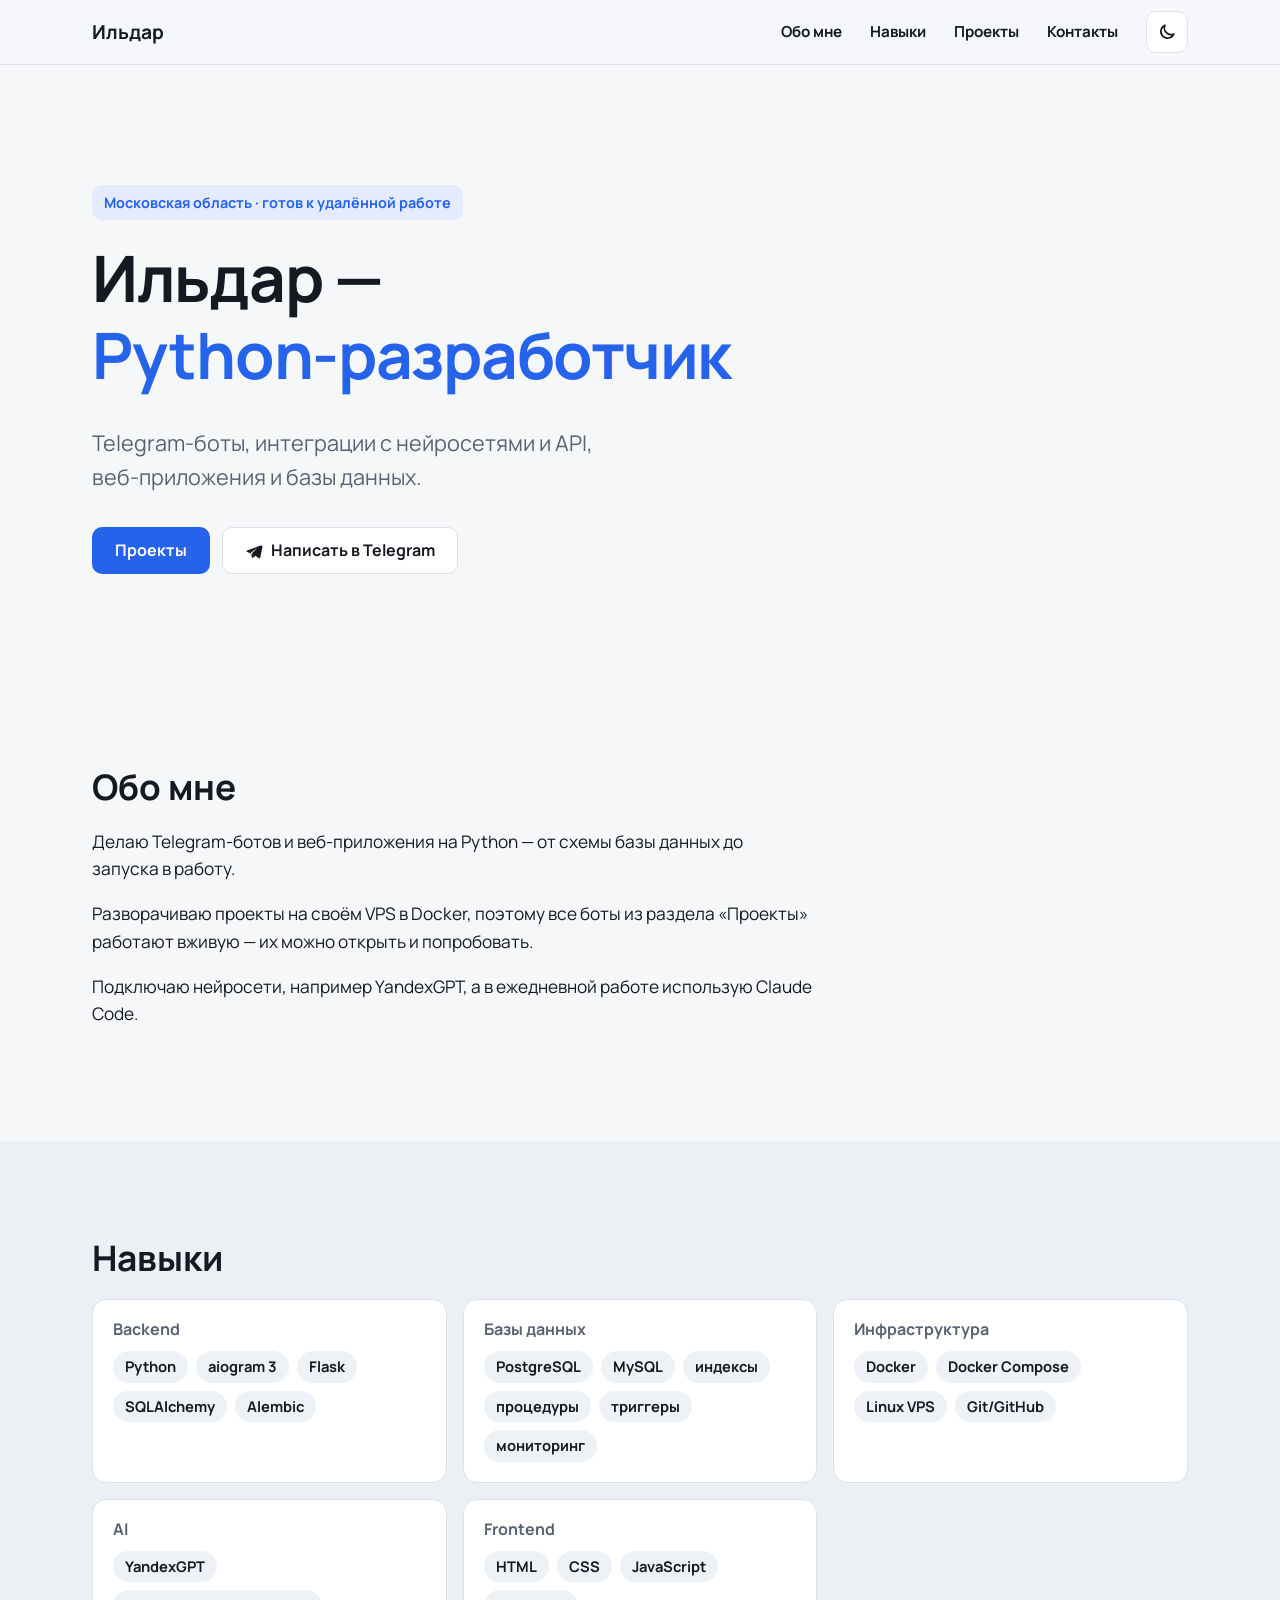
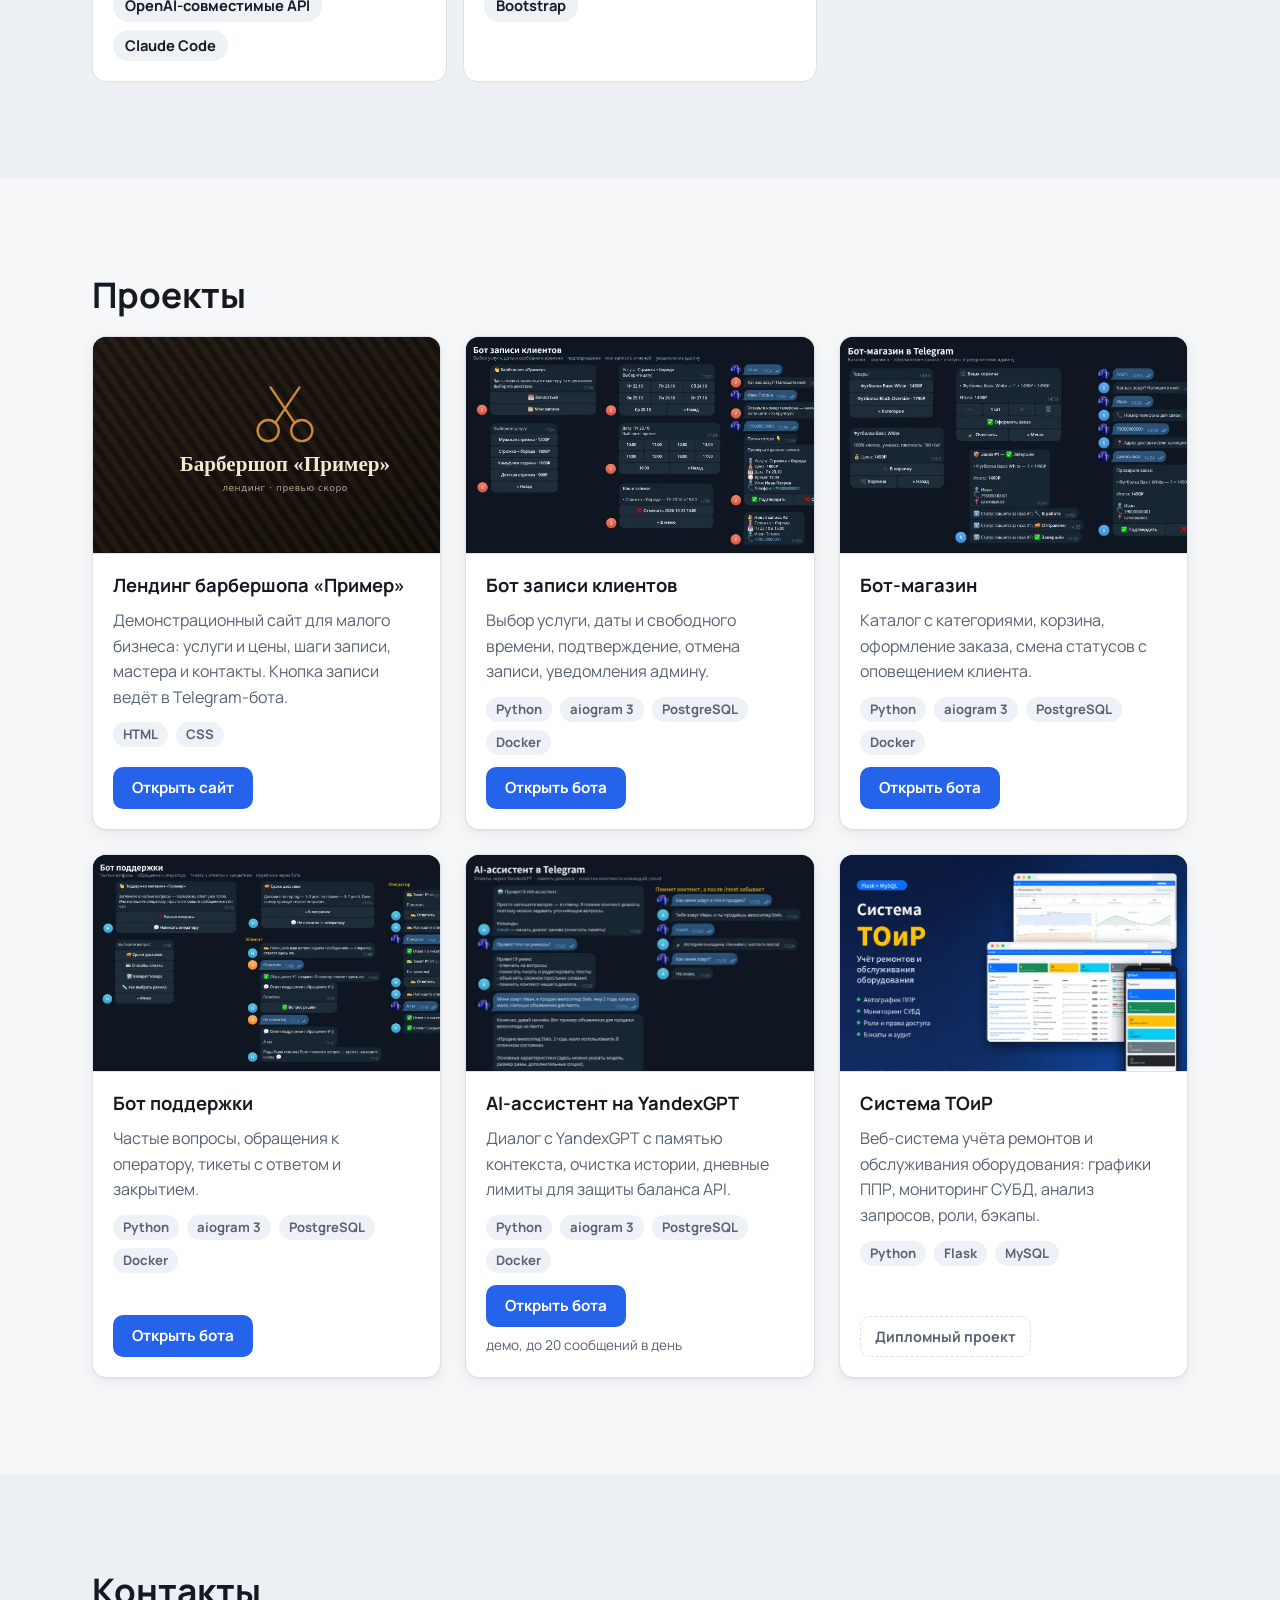
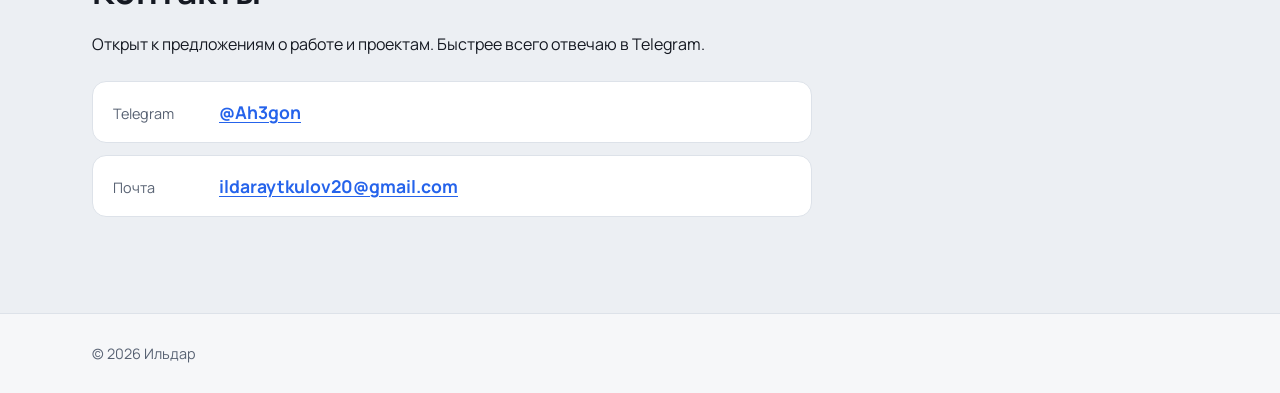
==== index.html @ 8e634687 "Этап 1: страница-портфолио с проектами, навыками и контактами - index.html: первый экран, обо мне, н" ====
<!doctype html>
<html lang="ru">
<head>
  <meta charset="utf-8">
  <meta name="viewport" content="width=device-width, initial-scale=1">
  <title>Ильдар — Python-разработчик</title>
  <meta name="description" content="Python-разработчик: Telegram-боты, интеграции с нейросетями и API, веб-приложения и базы данных. Проекты с живыми ссылками.">
  <meta name="color-scheme" content="light dark">
  <meta name="theme-color" content="#f6f7f9" media="(prefers-color-scheme: light)">
  <meta name="theme-color" content="#0e1116" media="(prefers-color-scheme: dark)">

  <!-- На этапе 3 (GitHub Pages) заменить пути на абсолютные URL: Telegram не берёт относительные -->
  <meta property="og:type" content="website">
  <meta property="og:locale" content="ru_RU">
  <meta property="og:title" content="Ильдар — Python-разработчик">
  <meta property="og:description" content="Telegram-боты, интеграции с нейросетями и API, веб-приложения и базы данных.">
  <meta property="og:image" content="assets/img/og-image.jpg">
  <meta property="og:image:width" content="1200">
  <meta property="og:image:height" content="630">
  <meta name="twitter:card" content="summary_large_image">

  <link rel="icon" href="assets/img/favicon.svg" type="image/svg+xml">
  <link rel="apple-touch-icon" href="assets/img/apple-touch-icon.png">

  <link rel="preconnect" href="https://fonts.googleapis.com">
  <link rel="preconnect" href="https://fonts.gstatic.com" crossorigin>
  <link rel="stylesheet" href="https://fonts.googleapis.com/css2?family=Manrope:wght@400;700&display=swap">
  <link rel="stylesheet" href="css/style.css">

  <script>
    // Тема до отрисовки, чтобы не было вспышки: сохранённый выбор, иначе системная
    document.documentElement.classList.add('js');
    try {
      var t = localStorage.getItem('theme');
      if (t === 'light' || t === 'dark') document.documentElement.dataset.theme = t;
    } catch (e) {}
  </script>
  <script src="js/main.js" defer></script>
</head>
<body>
  <a class="skip-link" href="#main">Перейти к содержимому</a>

  <header class="site-header">
    <div class="container header-inner">
      <a class="logo" href="#top">Ильдар</a>

      <nav class="nav" id="nav" aria-label="Основная навигация">
        <ul>
          <li><a href="#about">Обо мне</a></li>
          <li><a href="#skills">Навыки</a></li>
          <li><a href="#projects">Проекты</a></li>
          <li><a href="#contacts">Контакты</a></li>
        </ul>
      </nav>

      <div class="header-actions">
        <button class="icon-btn theme-toggle" type="button" aria-label="Переключить тему">
          <svg class="icon-sun" viewBox="0 0 24 24" width="20" height="20" aria-hidden="true"><circle cx="12" cy="12" r="4.5" fill="none" stroke="currentColor" stroke-width="2"/><path d="M12 2v2.5M12 19.5V22M2 12h2.5M19.5 12H22M4.9 4.9l1.8 1.8M17.3 17.3l1.8 1.8M4.9 19.1l1.8-1.8M17.3 6.7l1.8-1.8" stroke="currentColor" stroke-width="2" stroke-linecap="round"/></svg>
          <svg class="icon-moon" viewBox="0 0 24 24" width="20" height="20" aria-hidden="true"><path d="M20 14.5A8 8 0 0 1 9.5 4a8 8 0 1 0 10.5 10.5Z" fill="none" stroke="currentColor" stroke-width="2" stroke-linejoin="round"/></svg>
        </button>
        <button class="icon-btn menu-toggle" type="button" aria-label="Открыть меню" aria-controls="nav" aria-expanded="false">
          <svg viewBox="0 0 24 24" width="22" height="22" aria-hidden="true"><path d="M4 7h16M4 12h16M4 17h16" stroke="currentColor" stroke-width="2" stroke-linecap="round"/></svg>
        </button>
      </div>
    </div>
  </header>

  <main id="main">
    <section class="hero" id="top" aria-labelledby="hero-title">
      <div class="container">
        <p class="eyebrow">Московская область · готов к удалённой работе</p>
        <h1 id="hero-title">Ильдар — <span class="accent nowrap">Python-разработчик</span></h1>
        <p class="lead">Telegram-боты, интеграции с нейросетями и API, веб-приложения и базы данных.</p>
        <div class="hero-actions">
          <a class="btn btn-primary" href="#projects">Проекты</a>
          <a class="btn btn-ghost" href="https://t.me/Ah3gon" target="_blank" rel="noopener">
            <svg viewBox="0 0 24 24" width="18" height="18" aria-hidden="true"><path d="M21.5 4.2 2.9 11.4c-1 .4-1 1.7 0 2l4.6 1.5 1.8 5.5c.3.8 1.3 1 1.9.4l2.6-2.5 4.6 3.4c.7.5 1.7.1 1.9-.7l3-14.6c.2-1-.8-1.8-1.8-1.4ZM9.8 14.4l-.5 4-1.4-4.4 9.6-6.6-7.7 7Z" fill="currentColor"/></svg>
            Написать в Telegram
          </a>
        </div>
      </div>
    </section>

    <section class="section" id="about" aria-labelledby="about-title">
      <div class="container narrow">
        <h2 id="about-title">Обо мне</h2>
        <p>Делаю Telegram-ботов и веб-приложения на Python — от схемы базы данных до запуска в работу.</p>
        <p>Разворачиваю проекты на своём VPS в Docker, поэтому все боты из раздела «Проекты» работают вживую — их можно открыть и попробовать.</p>
        <p>Подключаю нейросети, например YandexGPT, а в ежедневной работе использую Claude Code.</p>
      </div>
    </section>

    <section class="section section-alt" id="skills" aria-labelledby="skills-title">
      <div class="container">
        <h2 id="skills-title">Навыки</h2>
        <div class="skills">
          <div class="skill-group">
            <h3>Backend</h3>
            <ul class="tags">
              <li>Python</li><li>aiogram 3</li><li>Flask</li><li>SQLAlchemy</li><li>Alembic</li>
            </ul>
          </div>
          <div class="skill-group">
            <h3>Базы данных</h3>
            <ul class="tags">
              <li>PostgreSQL</li><li>MySQL</li><li>индексы</li><li>процедуры</li><li>триггеры</li><li>мониторинг</li>
            </ul>
          </div>
          <div class="skill-group">
            <h3>Инфраструктура</h3>
            <ul class="tags">
              <li>Docker</li><li>Docker Compose</li><li>Linux VPS</li><li>Git/GitHub</li>
            </ul>
          </div>
          <div class="skill-group">
            <h3>AI</h3>
            <ul class="tags">
              <li>YandexGPT</li><li>OpenAI-совместимые API</li><li>Claude Code</li>
            </ul>
          </div>
          <div class="skill-group">
            <h3>Frontend</h3>
            <ul class="tags">
              <li>HTML</li><li>CSS</li><li>JavaScript</li><li>Bootstrap</li>
            </ul>
          </div>
        </div>
      </div>
    </section>

    <section class="section" id="projects" aria-labelledby="projects-title">
      <div class="container">
        <h2 id="projects-title">Проекты</h2>
        <div class="projects">

          <article class="card">
            <!-- Заглушка: заменить скриншотом лендинга после этапа 2 -->
            <button class="card-media" type="button" data-full="assets/img/barbershop-placeholder.svg" aria-label="Увеличить изображение: лендинг барбершопа «Пример»">
              <img src="assets/img/barbershop-placeholder.svg" alt="Заглушка превью лендинга барбершопа «Пример»" width="1600" height="900" loading="lazy">
            </button>
            <div class="card-body">
              <h3>Лендинг барбершопа «Пример»</h3>
              <p>Демонстрационный сайт для малого бизнеса: услуги и цены, шаги записи, мастера и контакты. Кнопка записи ведёт в Telegram-бота.</p>
              <ul class="tags tags-sm"><li>HTML</li><li>CSS</li></ul>
              <a class="btn btn-primary btn-sm" href="barbershop/">Открыть сайт</a>
            </div>
          </article>

          <article class="card">
            <button class="card-media" type="button" data-full="assets/img/booking-bot.webp" aria-label="Увеличить изображение: бот записи клиентов">
              <picture>
                <source type="image/webp" srcset="assets/img/booking-bot-800.webp 800w, assets/img/booking-bot.webp 1600w" sizes="(min-width: 1280px) 380px, (min-width: 768px) 46vw, 100vw">
                <img src="assets/img/booking-bot.png" alt="Коллаж экранов бота записи: выбор услуги, даты и времени, подтверждение записи" width="1200" height="643" loading="lazy">
              </picture>
            </button>
            <div class="card-body">
              <h3>Бот записи клиентов</h3>
              <p>Выбор услуги, даты и свободного времени, подтверждение, отмена записи, уведомления админу.</p>
              <ul class="tags tags-sm"><li>Python</li><li>aiogram 3</li><li>PostgreSQL</li><li>Docker</li></ul>
              <a class="btn btn-primary btn-sm" href="https://t.me/zakaza1bot" target="_blank" rel="noopener">Открыть бота</a>
            </div>
          </article>

          <article class="card">
            <button class="card-media" type="button" data-full="assets/img/shop-bot.webp" aria-label="Увеличить изображение: бот-магазин">
              <picture>
                <source type="image/webp" srcset="assets/img/shop-bot-800.webp 800w, assets/img/shop-bot.webp 1600w" sizes="(min-width: 1280px) 380px, (min-width: 768px) 46vw, 100vw">
                <img src="assets/img/shop-bot.png" alt="Коллаж экранов бота-магазина: каталог, корзина, оформление заказа" width="1200" height="631" loading="lazy">
              </picture>
            </button>
            <div class="card-body">
              <h3>Бот-магазин</h3>
              <p>Каталог с категориями, корзина, оформление заказа, смена статусов с оповещением клиента.</p>
              <ul class="tags tags-sm"><li>Python</li><li>aiogram 3</li><li>PostgreSQL</li><li>Docker</li></ul>
              <a class="btn btn-primary btn-sm" href="https://t.me/SOP1test2bot" target="_blank" rel="noopener">Открыть бота</a>
            </div>
          </article>

          <article class="card">
            <button class="card-media" type="button" data-full="assets/img/support-bot.webp" aria-label="Увеличить изображение: бот поддержки">
              <picture>
                <source type="image/webp" srcset="assets/img/support-bot-800.webp 800w, assets/img/support-bot.webp 1600w" sizes="(min-width: 1280px) 380px, (min-width: 768px) 46vw, 100vw">
                <img src="assets/img/support-bot.png" alt="Коллаж экранов бота поддержки: частые вопросы, обращение к оператору, тикеты" width="1200" height="625" loading="lazy">
              </picture>
            </button>
            <div class="card-body">
              <h3>Бот поддержки</h3>
              <p>Частые вопросы, обращения к оператору, тикеты с ответом и закрытием.</p>
              <ul class="tags tags-sm"><li>Python</li><li>aiogram 3</li><li>PostgreSQL</li><li>Docker</li></ul>
              <a class="btn btn-primary btn-sm" href="https://t.me/H31p33rbot" target="_blank" rel="noopener">Открыть бота</a>
            </div>
          </article>

          <article class="card">
            <button class="card-media" type="button" data-full="assets/img/ai-bot.webp" aria-label="Увеличить изображение: AI-ассистент на YandexGPT">
              <picture>
                <source type="image/webp" srcset="assets/img/ai-bot-800.webp 800w, assets/img/ai-bot.webp 1600w" sizes="(min-width: 1280px) 380px, (min-width: 768px) 46vw, 100vw">
                <img src="assets/img/ai-bot.png" alt="Коллаж экранов AI-ассистента: диалог с YandexGPT, очистка истории, лимиты" width="1200" height="1120" loading="lazy">
              </picture>
            </button>
            <div class="card-body">
              <h3>AI-ассистент на YandexGPT</h3>
              <p>Диалог с YandexGPT с памятью контекста, очистка истории, дневные лимиты для защиты баланса API.</p>
              <ul class="tags tags-sm"><li>Python</li><li>aiogram 3</li><li>PostgreSQL</li><li>Docker</li></ul>
              <div class="card-cta">
                <a class="btn btn-primary btn-sm" href="https://t.me/ChatAIGPTBot" target="_blank" rel="noopener">Открыть бота</a>
                <span class="note">демо, до 20 сообщений в день</span>
              </div>
            </div>
          </article>

          <article class="card">
            <button class="card-media" type="button" data-full="assets/img/toir.webp" aria-label="Увеличить изображение: система ТОиР">
              <picture>
                <source type="image/webp" srcset="assets/img/toir-800.webp 800w, assets/img/toir.webp 1320w" sizes="(min-width: 1280px) 380px, (min-width: 768px) 46vw, 100vw">
                <img src="assets/img/toir.png" alt="Обложка системы ТОиР: экраны веб-системы учёта ремонтов и обслуживания оборудования" width="1200" height="800" loading="lazy">
              </picture>
            </button>
            <div class="card-body">
              <h3>Система ТОиР</h3>
              <p>Веб-система учёта ремонтов и обслуживания оборудования: графики ППР, мониторинг СУБД, анализ запросов, роли, бэкапы.</p>
              <ul class="tags tags-sm"><li>Python</li><li>Flask</li><li>MySQL</li></ul>
              <span class="badge">Дипломный проект</span>
            </div>
          </article>

        </div>
      </div>
    </section>

    <section class="section section-alt" id="contacts" aria-labelledby="contacts-title">
      <div class="container narrow">
        <h2 id="contacts-title">Контакты</h2>
        <p>Открыт к предложениям о работе и проектам. Быстрее всего отвечаю в Telegram.</p>
        <ul class="contacts">
          <li>
            <span class="contact-label">Telegram</span>
            <a href="https://t.me/Ah3gon" target="_blank" rel="noopener">@Ah3gon</a>
          </li>
          <li>
            <span class="contact-label">Почта</span>
            <a href="mailto:ildaraytkulov20@gmail.com">ildaraytkulov20@gmail.com</a>
          </li>
        </ul>
      </div>
    </section>
  </main>

  <footer class="site-footer">
    <div class="container">
      <p>© 2026 Ильдар</p>
    </div>
  </footer>

  <dialog class="lightbox" aria-label="Просмотр изображения">
    <button class="icon-btn lightbox-close" type="button" aria-label="Закрыть">
      <svg viewBox="0 0 24 24" width="22" height="22" aria-hidden="true"><path d="M6 6l12 12M18 6 6 18" stroke="currentColor" stroke-width="2" stroke-linecap="round"/></svg>
    </button>
    <img class="lightbox-img" src="data:," alt="">
  </dialog>
</body>
</html>
---- css/style.css ----
/* ===== Тема ===== */
:root {
  --bg: #f6f7f9;
  --bg-alt: #eceff3;
  --surface: #ffffff;
  --text: #151922;
  --muted: #586273;
  --border: #dde2e9;
  --accent: #2563eb;
  --accent-hover: #1d4ed8;
  --accent-text: #ffffff;
  --accent-soft: #e3ebfd;
  --tag-bg: #eef1f5;
  --shadow: 0 1px 2px rgb(16 24 40 / .05), 0 4px 16px rgb(16 24 40 / .06);
  --header-bg: rgb(246 247 249 / .85);

  --font: "Manrope", system-ui, -apple-system, "Segoe UI", Roboto, Arial, sans-serif;
  --radius: 14px;
  --container: 1160px;
  --gutter: 20px;
  --header-h: 64px;
  color-scheme: light;
}

/* Тёмная тема: по системе, если пользователь не выбрал светлую явно */
@media (prefers-color-scheme: dark) {
  :root:not([data-theme="light"]) {
    --bg: #0e1116;
    --bg-alt: #131820;
    --surface: #171c25;
    --text: #e7eaf0;
    --muted: #9ba5b4;
    --border: #262d39;
    --accent: #6d9bff;
    --accent-hover: #8fb2ff;
    --accent-text: #0b1020;
    --accent-soft: #1b2741;
    --tag-bg: #1f2531;
    --shadow: 0 1px 2px rgb(0 0 0 / .3), 0 6px 20px rgb(0 0 0 / .25);
    --header-bg: rgb(14 17 22 / .85);
    color-scheme: dark;
  }
}

/* Явный выбор тёмной темы кнопкой */
:root[data-theme="dark"] {
  --bg: #0e1116;
  --bg-alt: #131820;
  --surface: #171c25;
  --text: #e7eaf0;
  --muted: #9ba5b4;
  --border: #262d39;
  --accent: #6d9bff;
  --accent-hover: #8fb2ff;
  --accent-text: #0b1020;
  --accent-soft: #1b2741;
  --tag-bg: #1f2531;
  --shadow: 0 1px 2px rgb(0 0 0 / .3), 0 6px 20px rgb(0 0 0 / .25);
  --header-bg: rgb(14 17 22 / .85);
  color-scheme: dark;
}

/* ===== База ===== */
*, *::before, *::after { box-sizing: border-box; }

html {
  scroll-behavior: smooth;
  scroll-padding-top: calc(var(--header-h) + 8px);
  -webkit-text-size-adjust: 100%;
}

body {
  margin: 0;
  font-family: var(--font);
  font-size: 1rem;
  line-height: 1.6;
  color: var(--text);
  background: var(--bg);
  overflow-wrap: break-word;
}

img, svg { display: block; max-width: 100%; }
img { height: auto; }

h1, h2, h3 { line-height: 1.2; margin: 0 0 .5em; font-weight: 700; }
h2 { font-size: clamp(1.6rem, 1.3rem + 1.2vw, 2.2rem); margin-bottom: 1.2rem; }
h3 { font-size: 1.15rem; }
p { margin: 0 0 1em; }

a { color: var(--accent); text-underline-offset: 3px; }
a:hover { color: var(--accent-hover); }

:focus-visible {
  outline: 3px solid var(--accent);
  outline-offset: 3px;
  border-radius: 6px;
}

.container {
  width: 100%;
  max-width: var(--container);
  margin-inline: auto;
  padding-inline: var(--gutter);
}
.narrow > p, .narrow > ul { max-width: 720px; }
.nowrap { white-space: nowrap; }

.skip-link {
  position: absolute;
  left: 12px;
  top: -100px;
  z-index: 100;
  padding: 8px 14px;
  background: var(--accent);
  color: var(--accent-text);
  border-radius: 8px;
}
.skip-link:focus { top: 12px; }

/* ===== Кнопки ===== */
.btn {
  display: inline-flex;
  align-items: center;
  justify-content: center;
  gap: 8px;
  min-height: 46px;
  padding: 10px 22px;
  border: 1px solid transparent;
  border-radius: 10px;
  font: inherit;
  font-weight: 700;
  text-decoration: none;
  cursor: pointer;
  transition: background-color .15s, border-color .15s, color .15s;
}
.btn-primary { background: var(--accent); color: var(--accent-text); }
.btn-primary:hover { background: var(--accent-hover); color: var(--accent-text); }
.btn-ghost { border-color: var(--border); color: var(--text); background: var(--surface); }
.btn-ghost:hover { border-color: var(--accent); color: var(--accent); }
.btn-sm { min-height: 40px; padding: 8px 18px; font-size: .95rem; }

.icon-btn {
  display: inline-grid;
  place-items: center;
  width: 42px;
  height: 42px;
  padding: 0;
  border: 1px solid var(--border);
  border-radius: 10px;
  background: var(--surface);
  color: var(--text);
  cursor: pointer;
}
.icon-btn:hover { border-color: var(--accent); color: var(--accent); }

/* ===== Шапка ===== */
.site-header {
  position: sticky;
  top: 0;
  z-index: 50;
  background: var(--header-bg);
  backdrop-filter: saturate(160%) blur(10px);
  -webkit-backdrop-filter: saturate(160%) blur(10px);
  border-bottom: 1px solid var(--border);
}
.header-inner {
  display: flex;
  align-items: center;
  gap: 16px;
  min-height: var(--header-h);
}
.logo {
  font-weight: 700;
  font-size: 1.2rem;
  color: var(--text);
  text-decoration: none;
  margin-right: auto;
}
.logo:hover { color: var(--accent); }

.nav ul {
  display: flex;
  gap: 4px;
  margin: 0;
  padding: 0;
  list-style: none;
}
.nav a {
  display: block;
  padding: 8px 12px;
  border-radius: 8px;
  color: var(--text);
  text-decoration: none;
  font-weight: 700;
  font-size: .95rem;
}
.nav a:hover { color: var(--accent); background: var(--accent-soft); }

.header-actions { display: flex; gap: 8px; }
.menu-toggle { display: none; }

/* Иконка показывает, на какую тему переключит кнопка */
.icon-moon { display: block; }
.icon-sun { display: none; }
:root[data-theme="dark"] .icon-moon { display: none; }
:root[data-theme="dark"] .icon-sun { display: block; }
@media (prefers-color-scheme: dark) {
  :root:not([data-theme="light"]) .icon-moon { display: none; }
  :root:not([data-theme="light"]) .icon-sun { display: block; }
}

/* Мобильное меню (только когда работает JS; без JS навигация видна всегда) */
@media (max-width: 767px) {
  .js .menu-toggle { display: inline-grid; }
  .js .nav {
    position: absolute;
    top: 100%;
    left: 0;
    right: 0;
    display: none;
    background: var(--surface);
    border-bottom: 1px solid var(--border);
    box-shadow: var(--shadow);
  }
  .js .nav.is-open { display: block; }
  .js .nav ul { flex-direction: column; padding: 8px var(--gutter) 16px; }
  .js .nav a { padding: 12px; }

  html:not(.js) .header-inner { flex-wrap: wrap; }
  html:not(.js) .nav { order: 3; width: 100%; overflow-x: auto; }
}

/* ===== Первый экран ===== */
.hero {
  padding: clamp(56px, 10vw, 120px) 0 clamp(56px, 8vw, 96px);
}
.eyebrow {
  display: inline-block;
  margin-bottom: 20px;
  padding: 6px 12px;
  border-radius: 10px;
  background: var(--accent-soft);
  color: var(--accent);
  font-size: .9rem;
  font-weight: 700;
}
.hero h1 {
  font-size: clamp(1.85rem, 1rem + 4vw, 4rem);
  letter-spacing: -.02em;
}
.hero h1 .accent { display: block; }
.accent { color: var(--accent); }
.lead {
  max-width: 40ch;
  font-size: clamp(1.1rem, 1rem + .5vw, 1.35rem);
  color: var(--muted);
  margin-bottom: 32px;
}
.hero-actions { display: flex; flex-wrap: wrap; gap: 12px; }

/* ===== Секции ===== */
.section { padding: clamp(56px, 8vw, 96px) 0; }
.section-alt { background: var(--bg-alt); }
#about p { font-size: 1.08rem; }

/* ===== Навыки ===== */
.skills {
  display: grid;
  gap: 16px;
  grid-template-columns: 1fr;
}
.skill-group {
  padding: 20px;
  background: var(--surface);
  border: 1px solid var(--border);
  border-radius: var(--radius);
}
.skill-group h3 { font-size: 1rem; color: var(--muted); margin-bottom: 12px; }

.tags {
  display: flex;
  flex-wrap: wrap;
  gap: 8px;
  margin: 0;
  padding: 0;
  list-style: none;
}
.tags li {
  padding: 4px 12px;
  border-radius: 999px;
  background: var(--tag-bg);
  font-size: .92rem;
  font-weight: 700;
}
.tags-sm li { padding: 2px 10px; font-size: .82rem; color: var(--muted); }

/* ===== Проекты ===== */
.projects {
  display: grid;
  gap: 24px;
  grid-template-columns: 1fr;
}
.card {
  display: flex;
  flex-direction: column;
  background: var(--surface);
  border: 1px solid var(--border);
  border-radius: var(--radius);
  box-shadow: var(--shadow);
  overflow: hidden;
}
.card-media {
  display: block;
  width: 100%;
  aspect-ratio: 16 / 10;
  padding: 0;
  border: 0;
  border-bottom: 1px solid var(--border);
  background: #0f1621;
  cursor: zoom-in;
  overflow: hidden;
}
.card-media:focus-visible { outline-offset: -3px; border-radius: var(--radius) var(--radius) 0 0; }
.card-media img {
  width: 100%;
  height: 100%;
  object-fit: cover;
  object-position: top left;
  transition: transform .3s ease;
}
.card-media:hover img { transform: scale(1.03); }

.card-body {
  display: flex;
  flex-direction: column;
  align-items: flex-start;
  gap: 12px;
  flex: 1;
  padding: 20px;
}
.card-body h3, .card-body p { margin: 0; }
.card-body p { color: var(--muted); }
.card-body > .btn, .card-cta, .badge { margin-top: auto; }
.card-cta { display: flex; flex-wrap: wrap; align-items: center; gap: 8px 12px; }
.note { font-size: .85rem; color: var(--muted); }
.badge {
  padding: 8px 14px;
  border: 1px dashed var(--border);
  border-radius: 10px;
  font-size: .9rem;
  font-weight: 700;
  color: var(--muted);
}

/* ===== Контакты ===== */
.contacts {
  display: grid;
  gap: 12px;
  margin: 24px 0 0;
  padding: 0;
  list-style: none;
}
.contacts li {
  display: flex;
  flex-wrap: wrap;
  align-items: baseline;
  gap: 4px 16px;
  padding: 16px 20px;
  background: var(--surface);
  border: 1px solid var(--border);
  border-radius: var(--radius);
}
.contact-label { min-width: 90px; color: var(--muted); font-size: .9rem; }
.contacts a { font-weight: 700; font-size: 1.1rem; }

/* ===== Подвал ===== */
.site-footer {
  padding: 28px 0;
  border-top: 1px solid var(--border);
  color: var(--muted);
  font-size: .9rem;
}
.site-footer p { margin: 0; }

/* ===== Просмотр коллажа ===== */
.lightbox {
  width: 100vw;
  height: 100vh;
  height: 100dvh;
  max-width: none;
  max-height: none;
  margin: 0;
  padding: 16px;
  border: 0;
  background: transparent;
  overflow: hidden;
}
.lightbox[open] { display: grid; place-items: center; }
.lightbox::backdrop { background: rgb(5 8 12 / .88); }
.lightbox-img {
  max-width: 100%;
  max-height: calc(100dvh - 32px);
  width: auto;
  height: auto;
  border-radius: 8px;
  object-fit: contain;
}
.lightbox-close {
  position: fixed;
  top: 12px;
  right: 12px;
  z-index: 1;
  background: rgb(23 28 37 / .9);
  color: #fff;
  border-color: rgb(255 255 255 / .2);
}
.lightbox-close:hover { color: #fff; border-color: #fff; }

/* ===== Адаптив ===== */
@media (min-width: 768px) {
  :root { --gutter: 32px; }
  .skills { grid-template-columns: repeat(2, 1fr); }
  .projects { grid-template-columns: repeat(2, 1fr); }
}

@media (min-width: 1100px) {
  .skills { grid-template-columns: repeat(3, 1fr); }
}

@media (min-width: 1280px) {
  .projects { grid-template-columns: repeat(3, 1fr); }
}

@media (prefers-reduced-motion: reduce) {
  html { scroll-behavior: auto; }
  *, *::before, *::after { transition: none !important; }
}
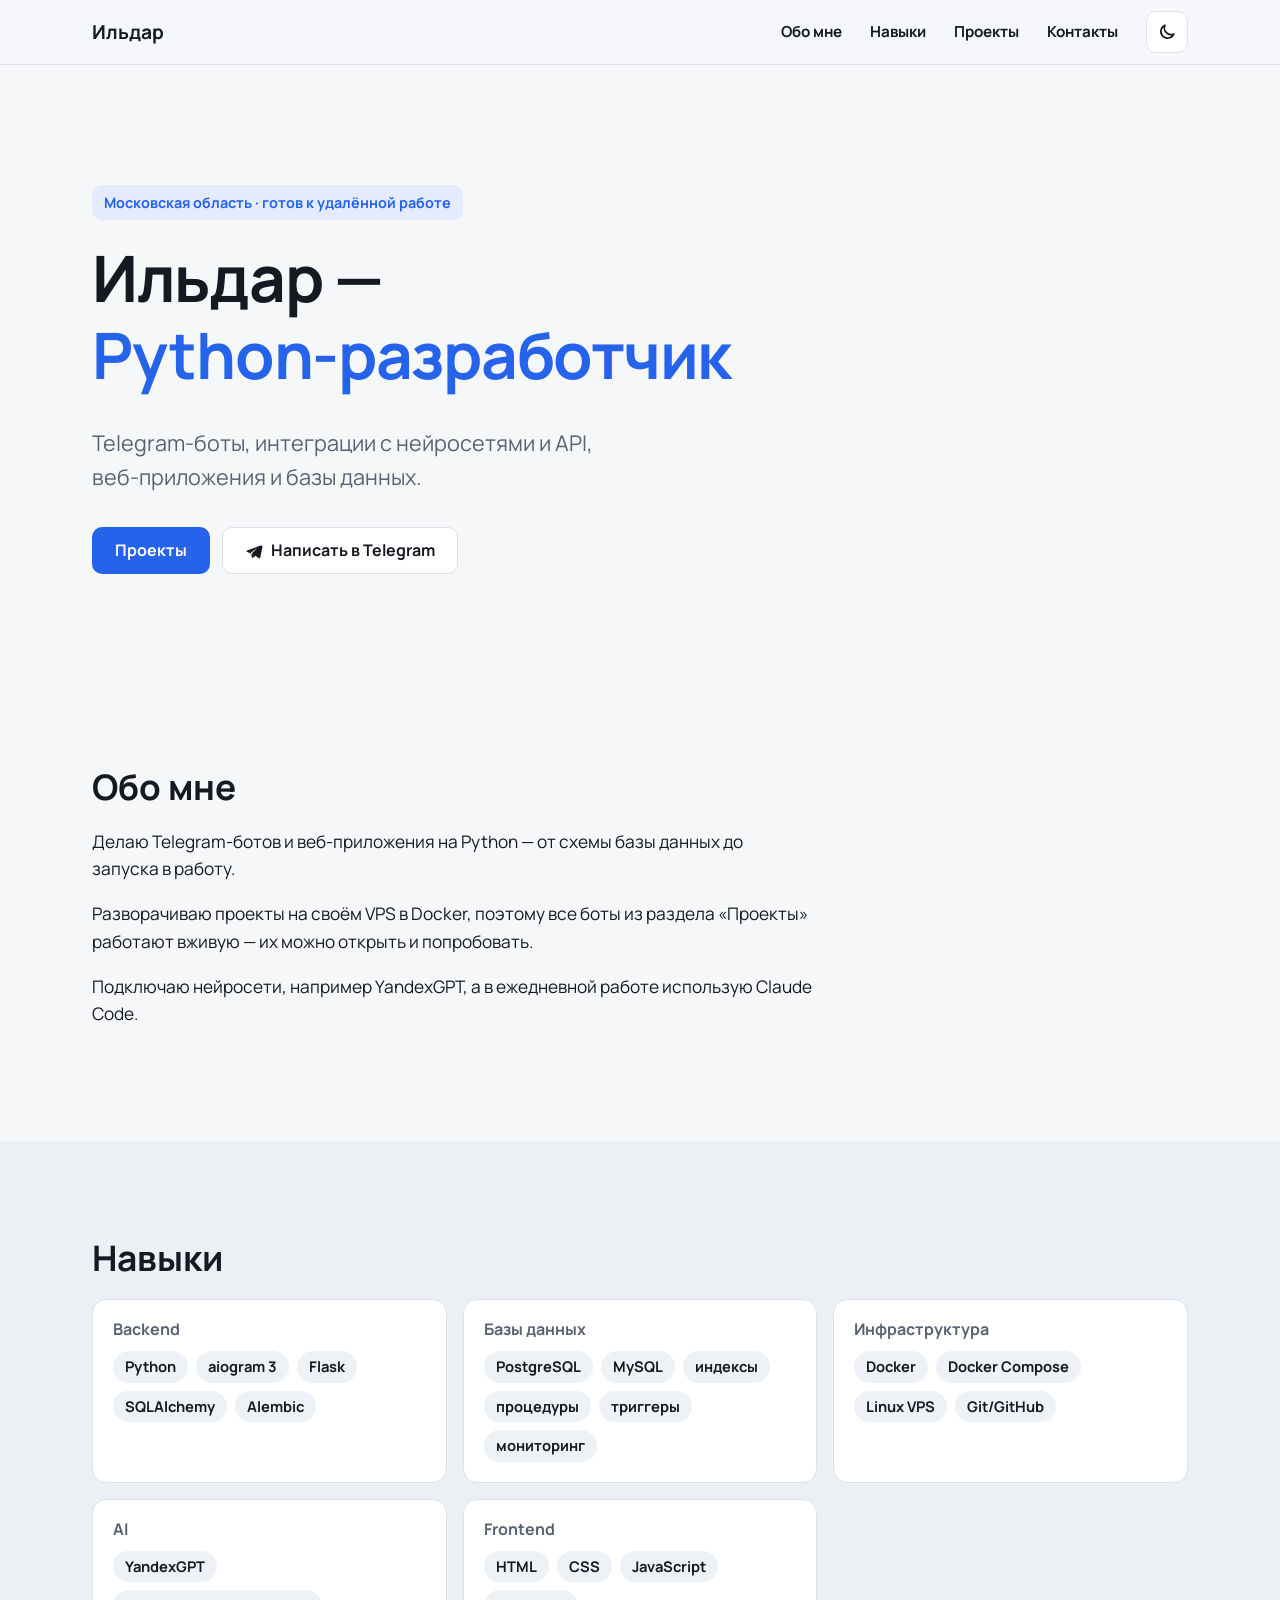
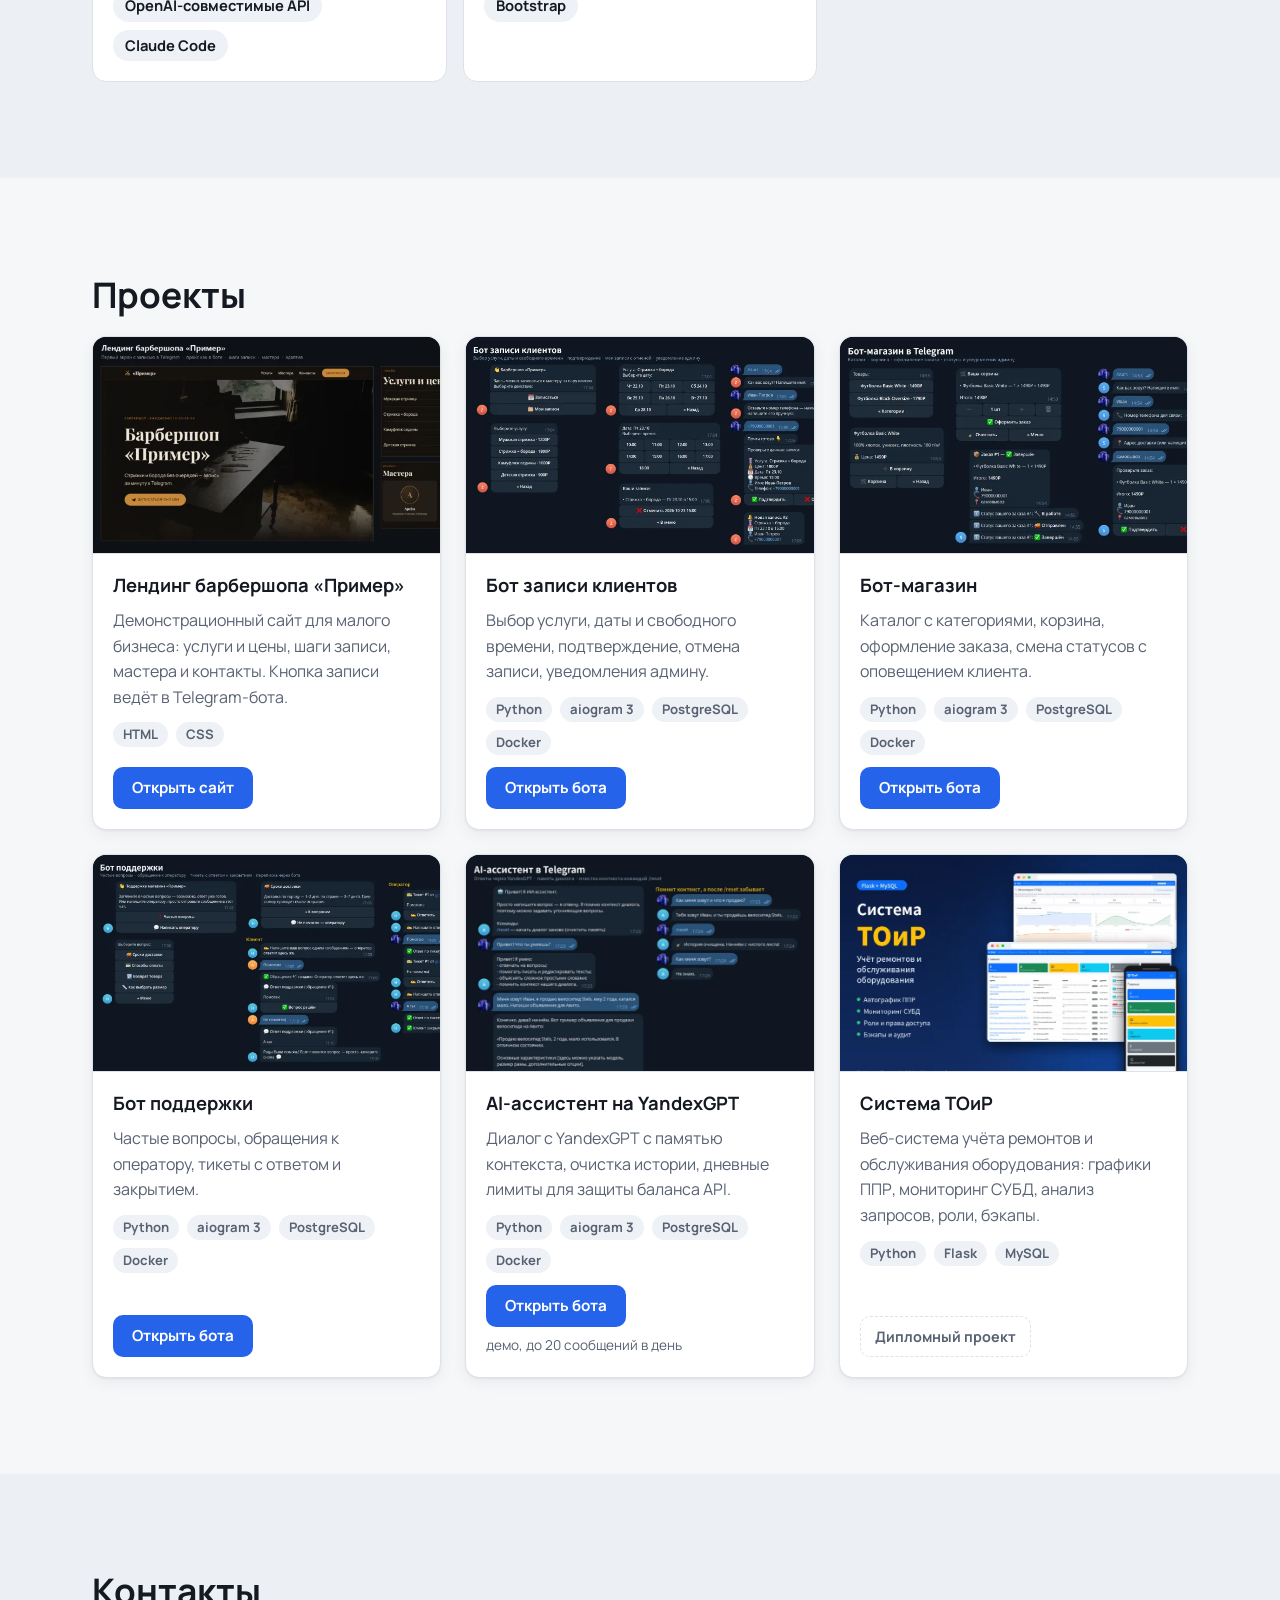
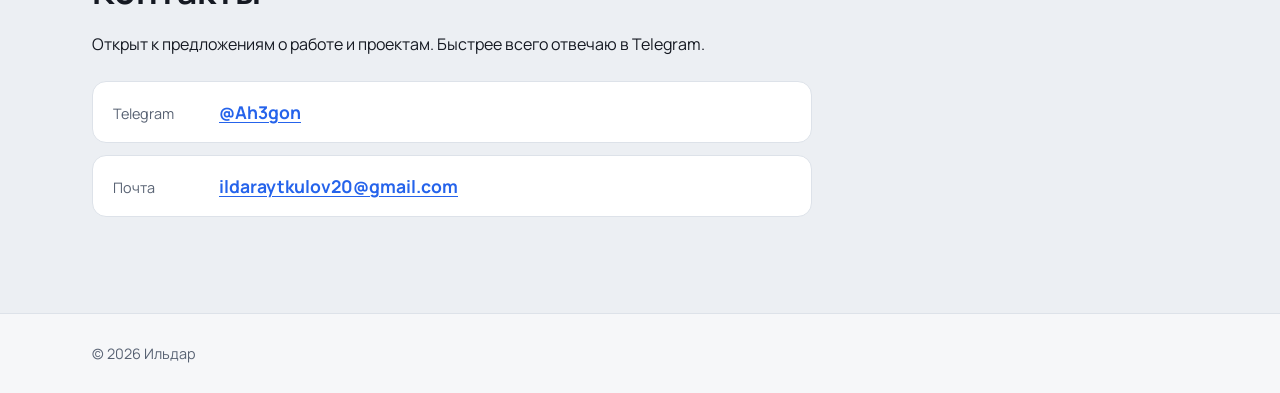
==== commit e1ba39ee: "Этап 2: лендинг барбершопа «Пример» с записью через Telegram-бота - barbershop/: первый экран с фото" ====
--- a/index.html
+++ b/index.html
@@ -134,9 +134,11 @@
         <div class="projects">
 
           <article class="card">
-            <!-- Заглушка: заменить скриншотом лендинга после этапа 2 -->
-            <button class="card-media" type="button" data-full="assets/img/barbershop-placeholder.svg" aria-label="Увеличить изображение: лендинг барбершопа «Пример»">
-              <img src="assets/img/barbershop-placeholder.svg" alt="Заглушка превью лендинга барбершопа «Пример»" width="1600" height="900" loading="lazy">
+            <button class="card-media" type="button" data-full="assets/img/barbershop.webp" aria-label="Увеличить изображение: лендинг барбершопа «Пример»">
+              <picture>
+                <source type="image/webp" srcset="assets/img/barbershop-800.webp 800w, assets/img/barbershop.webp 1600w" sizes="(min-width: 1280px) 380px, (min-width: 768px) 46vw, 100vw">
+                <img src="assets/img/barbershop.png" alt="Коллаж лендинга барбершопа «Пример»: первый экран с кнопкой записи, прайс и мастера" width="1000" height="463" loading="lazy">
+              </picture>
             </button>
             <div class="card-body">
               <h3>Лендинг барбершопа «Пример»</h3>
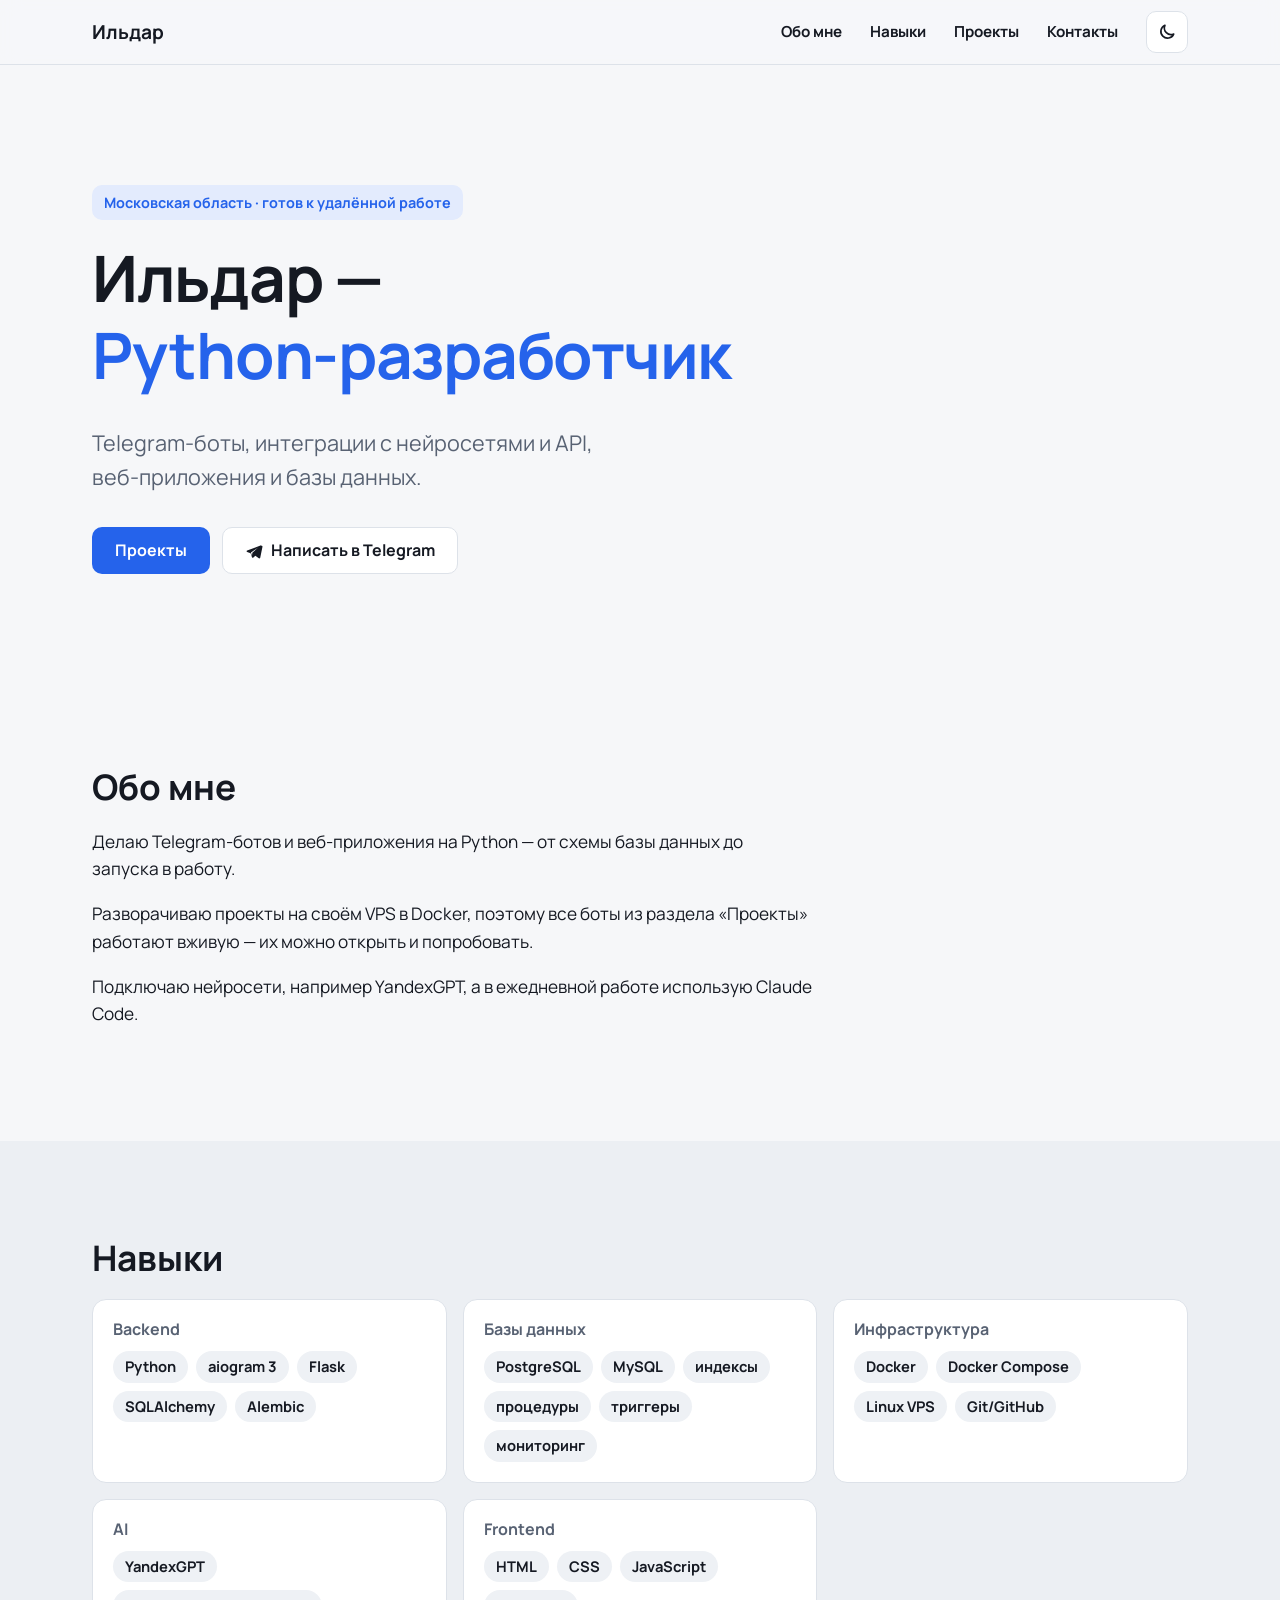
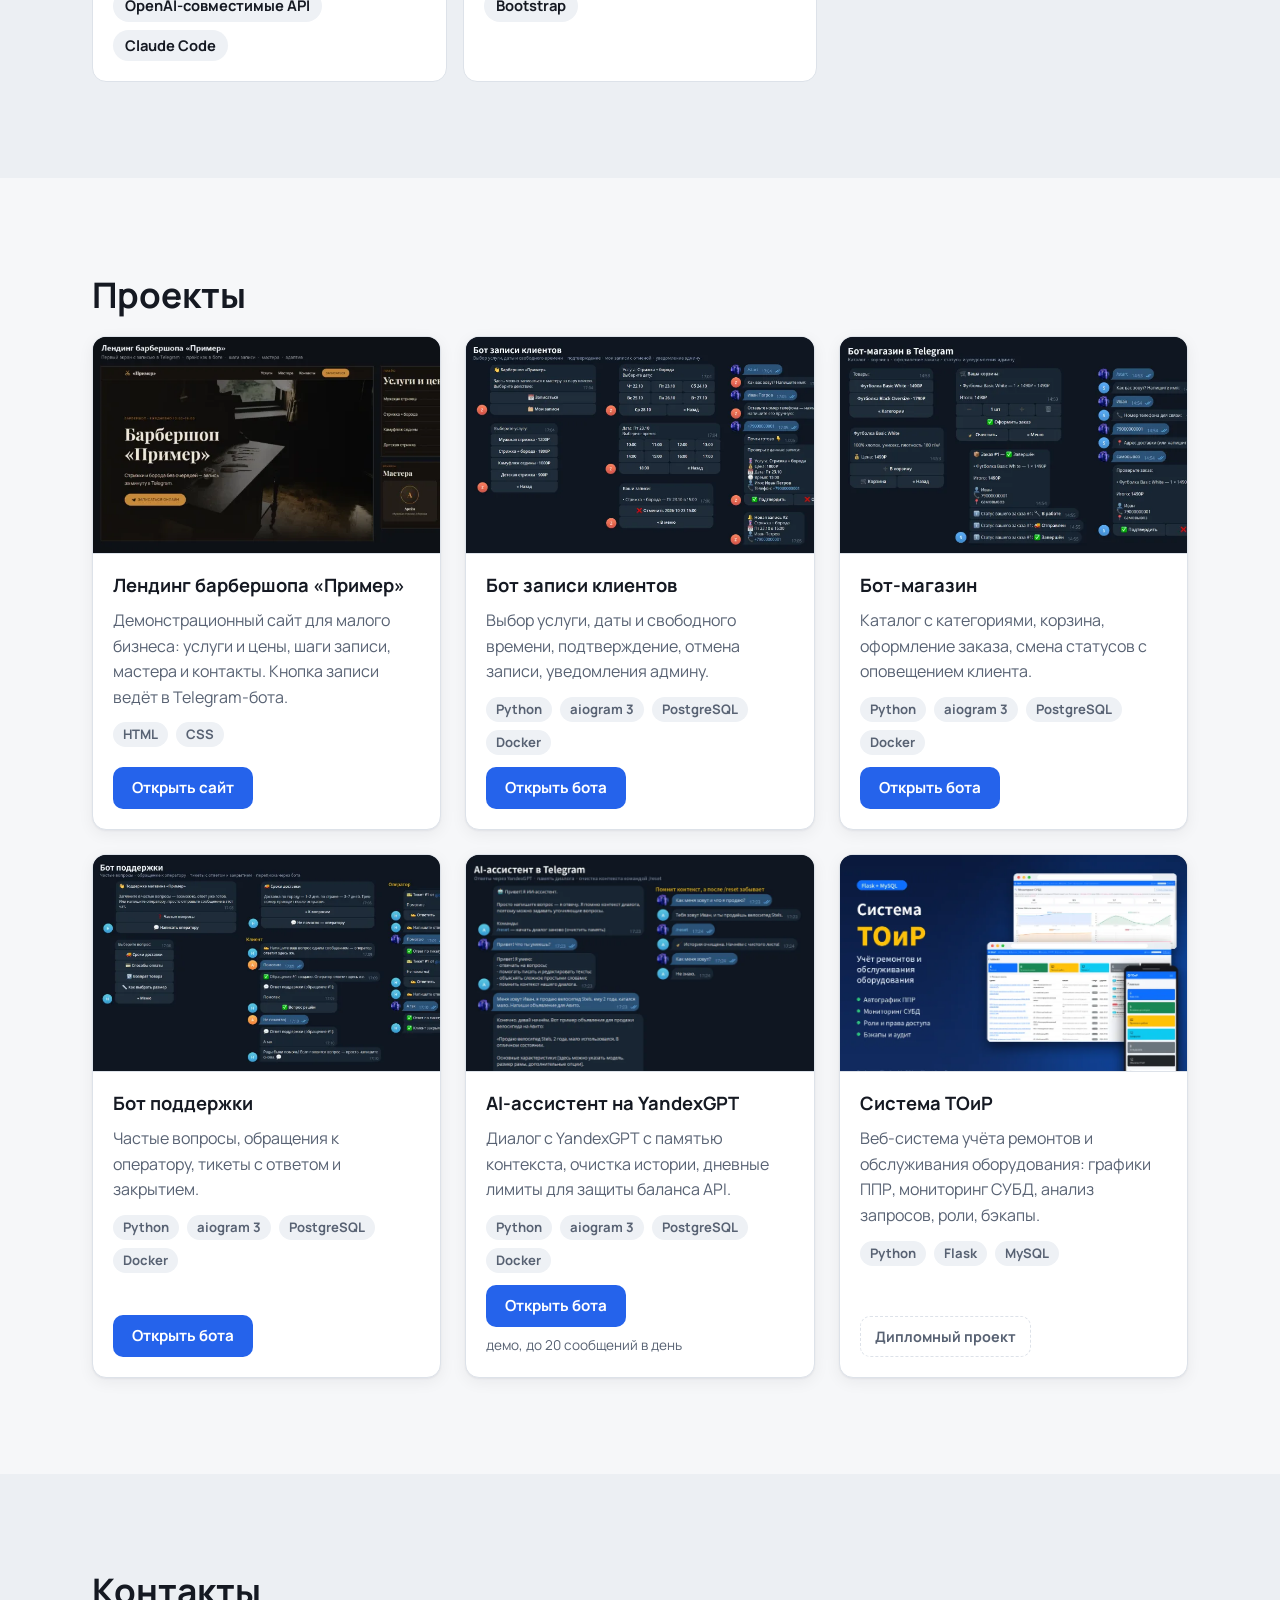
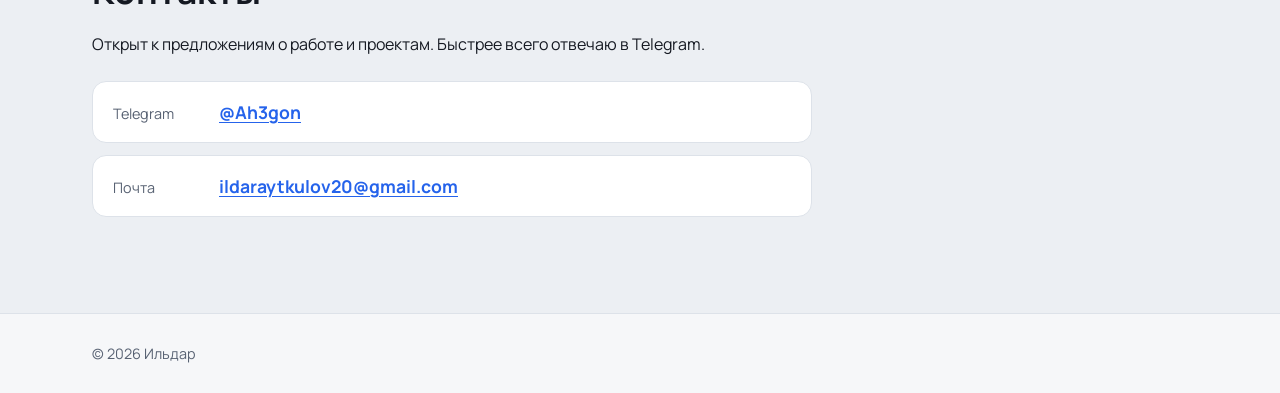
==== commit 0aa430c0: "Шрифт Manrope подключён локально" ====
--- a/index.html
+++ b/index.html
@@ -9,12 +9,13 @@
   <meta name="theme-color" content="#f6f7f9" media="(prefers-color-scheme: light)">
   <meta name="theme-color" content="#0e1116" media="(prefers-color-scheme: dark)">
 
-  <!-- На этапе 3 (GitHub Pages) заменить пути на абсолютные URL: Telegram не берёт относительные -->
+  <link rel="canonical" href="https://ah3gon.github.io/">
   <meta property="og:type" content="website">
   <meta property="og:locale" content="ru_RU">
+  <meta property="og:url" content="https://ah3gon.github.io/">
   <meta property="og:title" content="Ильдар — Python-разработчик">
   <meta property="og:description" content="Telegram-боты, интеграции с нейросетями и API, веб-приложения и базы данных.">
-  <meta property="og:image" content="assets/img/og-image.jpg">
+  <meta property="og:image" content="https://ah3gon.github.io/assets/img/og-image.jpg">
   <meta property="og:image:width" content="1200">
   <meta property="og:image:height" content="630">
   <meta name="twitter:card" content="summary_large_image">
@@ -22,9 +23,6 @@
   <link rel="icon" href="assets/img/favicon.svg" type="image/svg+xml">
   <link rel="apple-touch-icon" href="assets/img/apple-touch-icon.png">
 
-  <link rel="preconnect" href="https://fonts.googleapis.com">
-  <link rel="preconnect" href="https://fonts.gstatic.com" crossorigin>
-  <link rel="stylesheet" href="https://fonts.googleapis.com/css2?family=Manrope:wght@400;700&display=swap">
   <link rel="stylesheet" href="css/style.css">
 
   <script>
--- a/css/style.css
+++ b/css/style.css
@@ -1,3 +1,19 @@
+/* ===== Шрифты ===== */
+@font-face {
+  font-family: "Manrope";
+  src: url("../assets/font/manrope-v20-cyrillic_latin-regular.woff2") format("woff2");
+  font-weight: 400;
+  font-style: normal;
+  font-display: swap;
+}
+@font-face {
+  font-family: "Manrope";
+  src: url("../assets/font/manrope-v20-cyrillic_latin-700.woff2") format("woff2");
+  font-weight: 700;
+  font-style: normal;
+  font-display: swap;
+}
+
 /* ===== Тема ===== */
 :root {
   --bg: #f6f7f9;
@@ -250,6 +266,7 @@
 }
 .hero h1 .accent { display: block; }
 .accent { color: var(--accent); }
+.not-found { min-height: 100vh; display: flex; align-items: center; }
 .lead {
   max-width: 40ch;
   font-size: clamp(1.1rem, 1rem + .5vw, 1.35rem);
